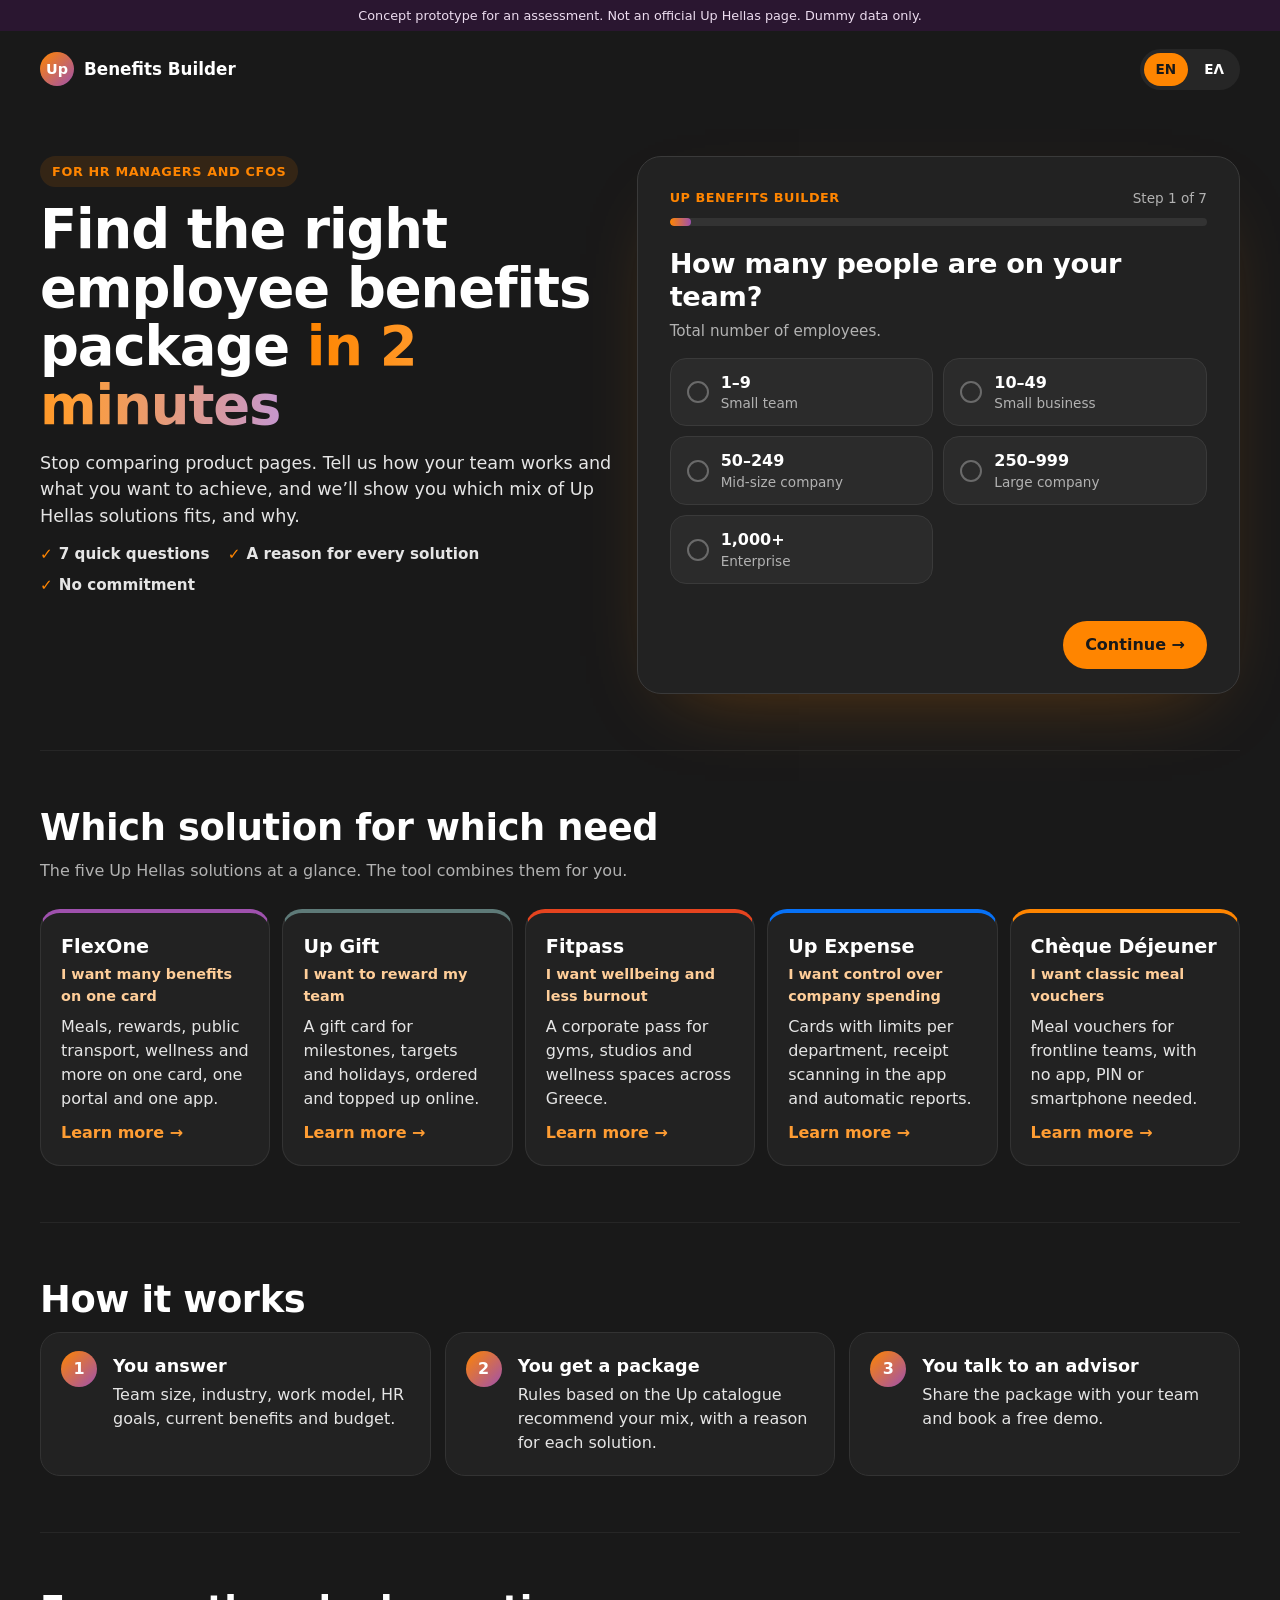
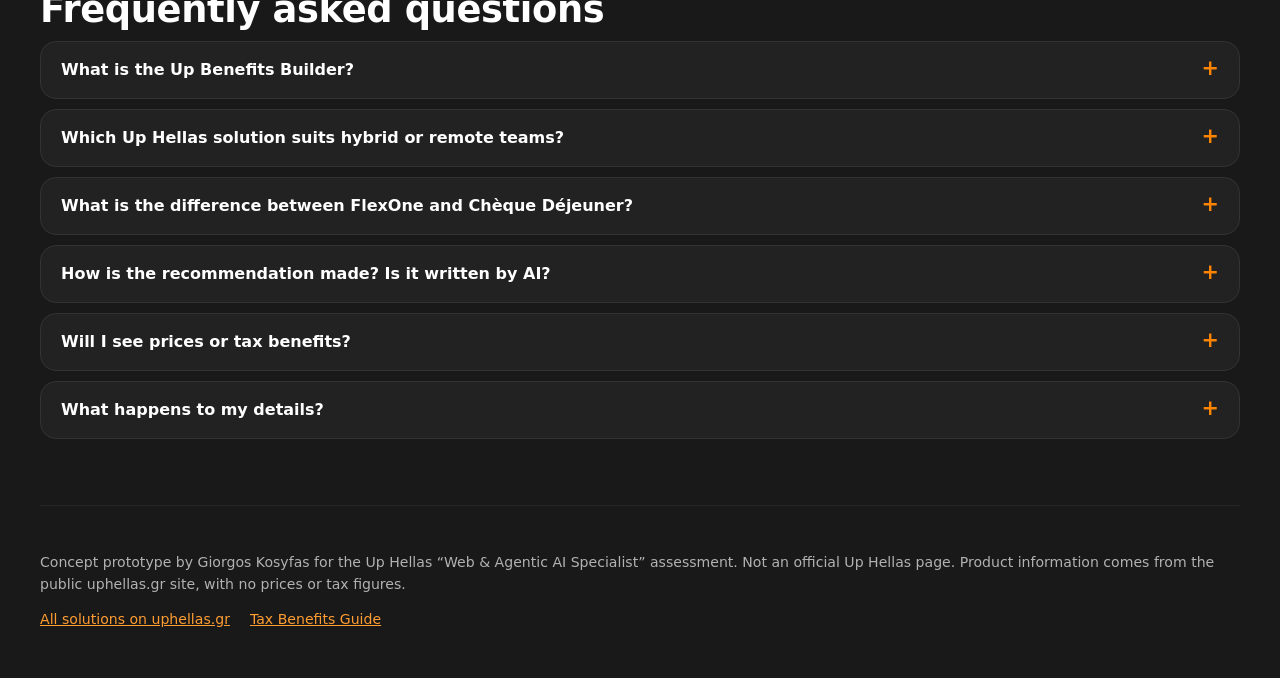
==== repo/en/index.html @ 4cac1e55 "Up Benefits Builder v1: app, landing pages, n8n workflows, GTM container, tests" ====
<!DOCTYPE html>
<html lang="en">
<head>
<meta charset="utf-8">
<meta name="viewport" content="width=device-width, initial-scale=1">
<title>Up Benefits Builder: Find the right employee benefits package in 2 minutes</title>
<meta name="description" content="Answer 7 quick questions and see which mix of FlexOne, Up Gift, Fitpass, Up Expense and Chèque Déjeuner fits your team, with a reason for each solution.">
<meta name="robots" content="index, follow, max-image-preview:large">
<link rel="canonical" href="https://giorgoskosyfas.github.io/up-benefits-builder/en/">
<link rel="alternate" hreflang="el" href="https://giorgoskosyfas.github.io/up-benefits-builder/">
<link rel="alternate" hreflang="en" href="https://giorgoskosyfas.github.io/up-benefits-builder/en/">
<link rel="alternate" hreflang="x-default" href="https://giorgoskosyfas.github.io/up-benefits-builder/">
<meta name="theme-color" content="#191919">
<meta property="og:type" content="website">
<meta property="og:site_name" content="Up Benefits Builder">
<meta property="og:locale" content="en_GB">
<meta property="og:locale:alternate" content="el_GR">
<meta property="og:url" content="https://giorgoskosyfas.github.io/up-benefits-builder/en/">
<meta property="og:title" content="Which employee benefits fit your team? Find out in 2 minutes">
<meta property="og:description" content="Answer 7 quick questions and see which mix of FlexOne, Up Gift, Fitpass, Up Expense and Chèque Déjeuner fits your team, with a reason for each solution.">
<meta property="og:image" content="https://giorgoskosyfas.github.io/up-benefits-builder/assets/og-en.png">
<meta property="og:image:width" content="1200">
<meta property="og:image:height" content="630">
<meta property="og:image:alt" content="Which employee benefits fit your team? Find out in 2 minutes">
<meta name="twitter:card" content="summary_large_image">
<meta name="twitter:title" content="Which employee benefits fit your team? Find out in 2 minutes">
<meta name="twitter:description" content="Answer 7 quick questions and see which mix of FlexOne, Up Gift, Fitpass, Up Expense and Chèque Déjeuner fits your team, with a reason for each solution.">
<meta name="twitter:image" content="https://giorgoskosyfas.github.io/up-benefits-builder/assets/og-en.png">
<link rel="icon" href="data:image/svg+xml,%3Csvg xmlns='http://www.w3.org/2000/svg' viewBox='0 0 64 64'%3E%3Cdefs%3E%3ClinearGradient id='g' x1='0' y1='0' x2='1' y2='1'%3E%3Cstop offset='0' stop-color='%23ff8500'/%3E%3Cstop offset='1' stop-color='%239f51ae'/%3E%3C/linearGradient%3E%3C/defs%3E%3Ccircle cx='32' cy='32' r='32' fill='url(%23g)'/%3E%3Ctext x='32' y='42' font-family='Arial' font-weight='700' font-size='26' text-anchor='middle' fill='white'%3EUp%3C/text%3E%3C/svg%3E">
<style>:root{--o:#ff8500;--p:#9f51ae;--bg:#191919;--line:#333;--mut:#b2b2b2}
*{box-sizing:border-box}html{-webkit-text-size-adjust:100%}
body{margin:0;background:var(--bg);color:#fff;font-family:Linotte,Nunito,"Segoe UI",ui-rounded,system-ui,-apple-system,Roboto,Arial,sans-serif;line-height:1.5;-webkit-font-smoothing:antialiased}
a{color:#ff9d33}
.skip{position:absolute;left:-999px;top:8px;background:#fff;color:#191919;padding:8px 14px;border-radius:99px;z-index:9}.skip:focus{left:8px}
.strip{background:#2a1630;color:#ecdcef;font-size:.8rem;text-align:center;padding:6px 16px}
.wrap{max-width:1240px;margin:0 auto;padding:0 20px}
header.site{display:flex;justify-content:space-between;align-items:center;padding:18px 0}
.brand{display:flex;align-items:center;gap:10px;font-weight:800;font-size:1.05rem;color:#fff;text-decoration:none}
.brand i{display:inline-grid;place-items:center;width:34px;height:34px;border-radius:50%;background:linear-gradient(135deg,var(--o),var(--p));font-style:normal;font-size:.9rem;color:#fff}
.lang{display:flex;gap:4px;background:#262626;border-radius:99px;padding:4px}
.lang a,.lang span{padding:6px 12px;border-radius:99px;font-size:.85rem;font-weight:700;text-decoration:none;color:#fff}
.lang span{background:var(--o);color:#191919}
.hero{display:grid;gap:22px;padding:12px 0 56px}
.eyebrow{display:inline-block;font-size:.8rem;font-weight:800;letter-spacing:.05em;text-transform:uppercase;color:var(--o);background:rgba(255,133,0,.12);padding:6px 12px;border-radius:99px}
h1{font-size:clamp(2rem,6vw,3.4rem);line-height:1.08;letter-spacing:-.02em;margin:14px 0 14px;font-weight:800}
h1 span{background:linear-gradient(90deg,var(--o),#ff9d33 40%,#c697ce);-webkit-background-clip:text;background-clip:text;color:transparent}
.lead{font-size:1rem;color:#e5e5e5;max-width:36em;margin:0 0 14px}@media(min-width:600px){.lead{font-size:1.1rem}}
.ticks{list-style:none;padding:0;margin:0;display:flex;flex-wrap:wrap;gap:8px 18px;color:#e5e5e5;font-weight:700;font-size:.95rem}
.ticks li::before{content:"✓";color:var(--o);margin-right:6px}
@media(min-width:960px){.hero{grid-template-columns:1fr 1.05fr;align-items:start;padding-top:48px}.hero-copy{position:sticky;top:32px}}</style>
<link rel="preload" href="../assets/ubb.js" as="script">
<link rel="stylesheet" href="../assets/ubb.css">
<script type="application/ld+json">{"@context": "https://schema.org", "@graph": [{"@type": "WebPage", "@id": "https://giorgoskosyfas.github.io/up-benefits-builder/en/#webpage", "url": "https://giorgoskosyfas.github.io/up-benefits-builder/en/", "name": "Up Benefits Builder: Find the right employee benefits package in 2 minutes", "description": "Answer 7 quick questions and see which mix of FlexOne, Up Gift, Fitpass, Up Expense and Chèque Déjeuner fits your team, with a reason for each solution.", "inLanguage": "en", "isPartOf": {"@id": "https://giorgoskosyfas.github.io/up-benefits-builder/#website"}, "about": {"@id": "https://giorgoskosyfas.github.io/up-benefits-builder/#app"}, "primaryImageOfPage": "https://giorgoskosyfas.github.io/up-benefits-builder/assets/og-en.png", "breadcrumb": {"@id": "https://giorgoskosyfas.github.io/up-benefits-builder/en/#breadcrumb"}, "dateModified": "2026-11-18"}, {"@type": "WebSite", "@id": "https://giorgoskosyfas.github.io/up-benefits-builder/#website", "url": "https://giorgoskosyfas.github.io/up-benefits-builder/", "name": "Up Benefits Builder", "inLanguage": ["el-GR", "en"]}, {"@type": "WebApplication", "@id": "https://giorgoskosyfas.github.io/up-benefits-builder/#app", "name": "Up Benefits Builder", "url": "https://giorgoskosyfas.github.io/up-benefits-builder/en/", "applicationCategory": "BusinessApplication", "operatingSystem": "Any (web browser)", "isAccessibleForFree": true, "inLanguage": ["el-GR", "en"], "description": "Answer 7 quick questions and see which mix of FlexOne, Up Gift, Fitpass, Up Expense and Chèque Déjeuner fits your team, with a reason for each solution.", "about": [{"@type": "Product", "name": "FlexOne", "url": "https://uphellas.gr/en/products/flexone", "brand": {"@type": "Brand", "name": "Up Hellas"}}, {"@type": "Product", "name": "Up Gift", "url": "https://uphellas.gr/en/products/up-gift", "brand": {"@type": "Brand", "name": "Up Hellas"}}, {"@type": "Product", "name": "Fitpass", "url": "https://uphellas.gr/en/products/fitpass", "brand": {"@type": "Brand", "name": "Up Hellas"}}, {"@type": "Product", "name": "Up Expense", "url": "https://uphellas.gr/en/products/up-expense", "brand": {"@type": "Brand", "name": "Up Hellas"}}, {"@type": "Product", "name": "Chèque Déjeuner", "url": "https://uphellas.gr/en/products/cheque-dejeuner", "brand": {"@type": "Brand", "name": "Up Hellas"}}], "creator": {"@type": "Person", "name": "Giorgos Kosyfas", "jobTitle": "Graphic & Web Designer"}}, {"@type": "FAQPage", "@id": "https://giorgoskosyfas.github.io/up-benefits-builder/en/#faq", "inLanguage": "en", "mainEntity": [{"@type": "Question", "name": "What is the Up Benefits Builder?", "acceptedAnswer": {"@type": "Answer", "text": "It is a free, 7-question interactive tool that recommends which mix of Up Hellas solutions (FlexOne, Up Gift, Fitpass, Up Expense and Chèque Déjeuner) fits a Greek company, with a short reason for each solution."}}, {"@type": "Question", "name": "Which Up Hellas solution suits hybrid or remote teams?", "acceptedAnswer": {"@type": "Answer", "text": "For hybrid and remote teams the tool usually recommends FlexOne, because it offers digital cards and categories such as WFH and public transport on one card. If wellbeing is a goal, it adds Fitpass, which also includes online training."}}, {"@type": "Question", "name": "What is the difference between FlexOne and Chèque Déjeuner?", "acceptedAnswer": {"@type": "Answer", "text": "FlexOne is one digital and physical card with many benefit categories and an employee app. Chèque Déjeuner is classic meal vouchers, ideal for frontline teams who prefer paying without an app or smartphone."}}, {"@type": "Question", "name": "How is the recommendation made? Is it written by AI?", "acceptedAnswer": {"@type": "Answer", "text": "The solutions are chosen by transparent rules based on your answers. AI only writes a short personalised summary from a closed product catalogue, and it is not allowed to mention prices, amounts or tax limits."}}, {"@type": "Question", "name": "Will I see prices or tax benefits?", "acceptedAnswer": {"@type": "Answer", "text": "No. Pricing, plans and tax benefits depend on your company and are confirmed by an advisor. For the general picture, see the Up Hellas Tax Benefits Guide."}}, {"@type": "Question", "name": "What happens to my details?", "acceptedAnswer": {"@type": "Answer", "text": "Your quiz answers contain no personal data. Your name, email and phone only go to the sales team so they can contact you, and they are never sent to the AI model."}}]}, {"@type": "BreadcrumbList", "@id": "https://giorgoskosyfas.github.io/up-benefits-builder/en/#breadcrumb", "itemListElement": [{"@type": "ListItem", "position": 1, "name": "Home", "item": "https://giorgoskosyfas.github.io/up-benefits-builder/en/"}]}]}</script>
<script>window.dataLayer=window.dataLayer||[];window.UBB_CONFIG={"summaryEndpoint": "https://giorgos.app.n8n.cloud/webhook/ubb-summary", "leadEndpoint": "https://giorgos.app.n8n.cloud/webhook/ubb-lead"};</script>
<script>(function(w,d,s,l,i){w[l]=w[l]||[];w[l].push({'gtm.start':new Date().getTime(),event:'gtm.js'});var f=d.getElementsByTagName(s)[0],j=d.createElement(s),dl=l!='dataLayer'?'&l='+l:'';j.async=true;j.src='https://www.googletagmanager.com/gtm.js?id='+i+dl;f.parentNode.insertBefore(j,f);})(window,document,'script','dataLayer','GTM-KN68L2MD');</script>
</head>
<body>
<noscript><iframe src="https://www.googletagmanager.com/ns.html?id=GTM-KN68L2MD" height="0" width="0" style="display:none;visibility:hidden"></iframe></noscript>
<a class="skip" href="#tool">Skip to the tool</a>
<div class="strip" role="note">Concept prototype for an assessment. Not an official Up Hellas page. Dummy data only.</div>
<div class="wrap">
<header class="site">
  <a class="brand" href="https://giorgoskosyfas.github.io/up-benefits-builder/en/"><i aria-hidden="true">Up</i>Benefits Builder</a>
  <nav class="lang" aria-label="Language"><span aria-current="page">EN</span><a href="https://giorgoskosyfas.github.io/up-benefits-builder/" hreflang="el" lang="el">ΕΛ</a></nav>
</header>
<main>
<section class="hero">
  <div class="hero-copy">
    <span class="eyebrow">For HR managers and CFOs</span>
    <h1>Find the right employee benefits package <span>in 2 minutes</span></h1>
    <p class="lead">Stop comparing product pages. Tell us how your team works and what you want to achieve, and we’ll show you which mix of Up Hellas solutions fits, and why.</p>
    <ul class="ticks"><li>7 quick questions</li><li>A reason for every solution</li><li>No commitment</li></ul>
  </div>
  <div id="tool"><div id="ubb-root" data-lang="en"><noscript><p>This tool needs JavaScript. See all solutions on <a href="https://uphellas.gr/en">uphellas.gr</a>.</p></noscript></div></div>
</section>
<section class="block" aria-labelledby="needs-h">
  <h2 id="needs-h">Which solution for which need</h2><p class="sub">The five Up Hellas solutions at a glance. The tool combines them for you.</p>
  <div class="needs"><article class="need" style="--c:#9f51ae"><h3>FlexOne</h3><strong>I want many benefits on one card</strong><p>Meals, rewards, public transport, wellness and more on one card, one portal and one app.</p><a href="https://uphellas.gr/en/products/flexone" rel="noopener">Learn more →</a></article><article class="need" style="--c:#5e7a78"><h3>Up Gift</h3><strong>I want to reward my team</strong><p>A gift card for milestones, targets and holidays, ordered and topped up online.</p><a href="https://uphellas.gr/en/products/up-gift" rel="noopener">Learn more →</a></article><article class="need" style="--c:#e6441f"><h3>Fitpass</h3><strong>I want wellbeing and less burnout</strong><p>A corporate pass for gyms, studios and wellness spaces across Greece.</p><a href="https://uphellas.gr/en/products/fitpass" rel="noopener">Learn more →</a></article><article class="need" style="--c:#0772f8"><h3>Up Expense</h3><strong>I want control over company spending</strong><p>Cards with limits per department, receipt scanning in the app and automatic reports.</p><a href="https://uphellas.gr/en/products/up-expense" rel="noopener">Learn more →</a></article><article class="need" style="--c:#ff8500"><h3>Chèque Déjeuner</h3><strong>I want classic meal vouchers</strong><p>Meal vouchers for frontline teams, with no app, PIN or smartphone needed.</p><a href="https://uphellas.gr/en/products/cheque-dejeuner" rel="noopener">Learn more →</a></article></div>
</section>
<section class="block" aria-labelledby="how-h">
  <h2 id="how-h">How it works</h2>
  <ol class="steps"><li><h3>You answer</h3><p>Team size, industry, work model, HR goals, current benefits and budget.</p></li><li><h3>You get a package</h3><p>Rules based on the Up catalogue recommend your mix, with a reason for each solution.</p></li><li><h3>You talk to an advisor</h3><p>Share the package with your team and book a free demo.</p></li></ol>
</section>
<section class="block faq" aria-labelledby="faq-h">
  <h2 id="faq-h">Frequently asked questions</h2>
  <details><summary>What is the Up Benefits Builder?</summary><p>It is a free, 7-question interactive tool that recommends which mix of Up Hellas solutions (FlexOne, Up Gift, Fitpass, Up Expense and Chèque Déjeuner) fits a Greek company, with a short reason for each solution.</p></details><details><summary>Which Up Hellas solution suits hybrid or remote teams?</summary><p>For hybrid and remote teams the tool usually recommends FlexOne, because it offers digital cards and categories such as WFH and public transport on one card. If wellbeing is a goal, it adds Fitpass, which also includes online training.</p></details><details><summary>What is the difference between FlexOne and Chèque Déjeuner?</summary><p>FlexOne is one digital and physical card with many benefit categories and an employee app. Chèque Déjeuner is classic meal vouchers, ideal for frontline teams who prefer paying without an app or smartphone.</p></details><details><summary>How is the recommendation made? Is it written by AI?</summary><p>The solutions are chosen by transparent rules based on your answers. AI only writes a short personalised summary from a closed product catalogue, and it is not allowed to mention prices, amounts or tax limits.</p></details><details><summary>Will I see prices or tax benefits?</summary><p>No. Pricing, plans and tax benefits depend on your company and are confirmed by an advisor. For the general picture, see the Up Hellas Tax Benefits Guide.</p></details><details><summary>What happens to my details?</summary><p>Your quiz answers contain no personal data. Your name, email and phone only go to the sales team so they can contact you, and they are never sent to the AI model.</p></details>
</section>
</main>
<footer class="site"><p>Concept prototype by Giorgos Kosyfas for the Up Hellas “Web & Agentic AI Specialist” assessment. Not an official Up Hellas page. Product information comes from the public uphellas.gr site, with no prices or tax figures.</p><nav><a href="https://uphellas.gr/en" rel="noopener">All solutions on uphellas.gr</a><a href="https://uphellas.gr/en/tax-benefits" rel="noopener">Tax Benefits Guide</a></nav></footer>
</div>
<style>section.block{padding:56px 0;border-top:1px solid #262626}
h2{font-size:clamp(1.6rem,4vw,2.3rem);line-height:1.15;margin:0 0 10px;letter-spacing:-.01em}
.sub{color:var(--mut);margin:0 0 26px;max-width:40em}
.needs{display:grid;gap:12px}
.need{background:#222;border:1px solid var(--line);border-radius:20px;padding:20px;border-top:4px solid var(--c)}
.need h3{margin:0 0 2px;font-size:1.2rem}.need strong{display:block;color:#ffce99;font-size:.9rem;margin-bottom:8px}.need p{margin:0 0 10px;color:#e5e5e5}
.need a{font-weight:800;text-decoration:none}
@media(min-width:700px){.needs{grid-template-columns:repeat(2,1fr)}}@media(min-width:1100px){.needs{grid-template-columns:repeat(5,1fr)}}
.steps{display:grid;gap:14px;counter-reset:s;list-style:none;padding:0;margin:0}
.steps li{background:#222;border:1px solid var(--line);border-radius:20px;padding:20px 20px 20px 72px;position:relative;counter-increment:s}
.steps li::before{content:counter(s);position:absolute;left:20px;top:18px;width:36px;height:36px;border-radius:50%;display:grid;place-items:center;font-weight:800;background:linear-gradient(135deg,var(--o),var(--p))}
.steps h3{margin:0 0 4px;font-size:1.1rem}.steps p{margin:0;color:#e5e5e5}
@media(min-width:800px){.steps{grid-template-columns:repeat(3,1fr)}}
.faq details{background:#222;border:1px solid var(--line);border-radius:16px;margin-bottom:10px}
.faq summary{cursor:pointer;padding:16px 20px;font-weight:800;list-style:none;display:flex;justify-content:space-between;gap:12px}
.faq summary::-webkit-details-marker{display:none}.faq summary::after{content:"+";color:var(--o);font-size:1.3rem;line-height:1}
.faq details[open] summary::after{content:"–"}.faq details p{margin:0;padding:0 20px 18px;color:#e5e5e5}
footer.site{border-top:1px solid #262626;padding:32px 0 48px;color:var(--mut);font-size:.88rem}
footer.site nav{display:flex;flex-wrap:wrap;gap:8px 20px;margin-top:10px}</style>
<script src="../assets/ubb.js" defer></script>
</body>
</html>
---- repo/assets/ubb.css ----
/* Up Benefits Builder: scoped styles (safe to drop into a Webflow page) */
#ubb-root{min-height:520px}
.ubb{--ubb-orange:#ff8500;--ubb-orange-2:#ff9d33;--ubb-purple:#9f51ae;--ubb-bg:#222;--ubb-bg-2:#2b2b2b;--ubb-line:#3a3a3a;--ubb-text:#fff;--ubb-muted:#b2b2b2;--ubb-err:#ff8a7a;
  font-family:Linotte,Nunito,"Segoe UI",ui-rounded,system-ui,-apple-system,Roboto,Arial,sans-serif;color:var(--ubb-text);
  background:var(--ubb-bg);border:1px solid var(--ubb-line);border-radius:24px;padding:24px 20px 20px;box-shadow:0 30px 80px -40px rgba(255,133,0,.35);
  line-height:1.45;-webkit-font-smoothing:antialiased;text-align:left}
.ubb *,.ubb *::before,.ubb *::after{box-sizing:border-box}
.ubb :focus-visible{outline:3px solid var(--ubb-orange-2);outline-offset:2px;border-radius:8px}
.ubb [data-focus]:focus{outline:none}
.ubb-top{display:flex;justify-content:space-between;align-items:center;gap:12px;margin-bottom:10px}
.ubb-eyebrow{font-size:.8rem;font-weight:700;letter-spacing:.04em;text-transform:uppercase;color:var(--ubb-orange)}
.ubb-count{font-size:.85rem;color:var(--ubb-muted);font-variant-numeric:tabular-nums}
.ubb-progress{height:8px;border-radius:99px;background:#333;overflow:hidden;margin-bottom:22px}
.ubb-progress span{display:block;height:100%;border-radius:99px;background:linear-gradient(90deg,var(--ubb-orange),var(--ubb-purple));transition:width .35s ease}
.ubb fieldset{border:0;margin:0;padding:0;min-width:0}
.ubb legend{padding:0;margin-bottom:16px;width:100%}
.ubb-q{display:block;font-size:1.45rem;font-weight:800;line-height:1.2;letter-spacing:-.01em}
.ubb-hint{display:block;margin-top:6px;color:var(--ubb-muted);font-size:.95rem}
.ubb-opts{display:grid;gap:10px}
.ubb-opt{position:relative;display:flex;align-items:center;gap:12px;min-height:56px;padding:12px 16px;border:1.5px solid var(--ubb-line);border-radius:16px;background:var(--ubb-bg-2);cursor:pointer;transition:border-color .15s,background .15s,transform .1s}
.ubb-opt:hover{border-color:#5a5a5a}
.ubb-opt:active{transform:scale(.99)}
.ubb-opt input{position:absolute;opacity:0;width:1px;height:1px}
.ubb-opt:focus-within{outline:3px solid var(--ubb-orange-2);outline-offset:2px}
.ubb-opt.is-on{border-color:var(--ubb-orange);background:rgba(255,133,0,.12)}
.ubb-opt-mark{flex:0 0 22px;height:22px;border-radius:50%;border:2px solid #6a6a6a;display:grid;place-items:center;transition:all .15s}
.ubb-opt input[type=checkbox]~.ubb-opt-mark{border-radius:7px}
.ubb-opt.is-on .ubb-opt-mark{border-color:var(--ubb-orange);background:var(--ubb-orange)}
.ubb-opt.is-on .ubb-opt-mark::after{content:"";width:10px;height:6px;border:2.5px solid #191919;border-top:0;border-right:0;transform:rotate(-45deg) translate(1px,-1px)}
.ubb-opt-text{display:flex;flex-direction:column}
.ubb-opt-title{font-weight:700;font-size:1rem}
.ubb-opt-sub{font-size:.85rem;color:var(--ubb-muted)}
.ubb-error{min-height:1.3em;margin:10px 0 0;color:var(--ubb-err);font-size:.9rem;font-weight:600}
.ubb-nav{display:flex;justify-content:space-between;align-items:center;gap:12px;margin-top:8px}
.ubb-btn{appearance:none;display:inline-flex;align-items:center;justify-content:center;gap:6px;min-height:48px;padding:12px 22px;border-radius:999px;border:0;font:inherit;font-weight:800;font-size:1rem;cursor:pointer;text-decoration:none;transition:transform .1s,filter .15s,background .15s}
.ubb-btn:active{transform:scale(.98)}
.ubb-btn-primary{background:var(--ubb-orange);color:#191919}
.ubb-btn-primary:hover{filter:brightness(1.08)}
.ubb-btn-primary:disabled{opacity:.7;cursor:progress}
.ubb-btn-ghost{background:transparent;color:#fff;border:1.5px solid #4d4d4d}
.ubb-btn-ghost:hover{border-color:#fff}
.ubb-btn-block{width:100%}
.ubb-link{background:none;border:0;padding:0;font:inherit;color:var(--ubb-orange-2);font-weight:700;cursor:pointer;text-decoration:underline;text-underline-offset:3px}
.ubb-h2{font-size:1.7rem;font-weight:800;line-height:1.15;margin:6px 0 8px;letter-spacing:-.01em}
.ubb-h3{font-size:1.15rem;font-weight:800;margin:0 0 6px}
.ubb-lead{color:#e5e5e5;margin:0 0 16px}
.ubb-sub{color:var(--ubb-muted);margin:0 0 16px;font-size:.95rem}
.ubb-micro{color:#8f8f8f;font-size:.8rem;margin:10px 0 0}
.ubb-micro a,.ubb-check a{color:var(--ubb-orange-2)}
.ubb-banner{background:rgba(159,81,174,.18);border:1px solid rgba(159,81,174,.5);border-radius:14px;padding:10px 14px;margin-bottom:16px;font-size:.92rem}
.ubb-chips{list-style:none;margin:0;padding:0;display:grid;gap:8px}
.ubb-chip{display:flex;align-items:center;gap:10px;padding:12px 16px;border-radius:999px;background:var(--ubb-bg-2);border:1px solid var(--ubb-line)}
.ubb-dot{width:12px;height:12px;border-radius:50%;background:var(--c);box-shadow:0 0 0 4px color-mix(in srgb,var(--c) 25%,transparent)}
.ubb-chip-name{font-weight:800;flex:1}
.ubb-chip-match{font-size:.82rem;font-weight:700;color:#ffce99;white-space:nowrap}
.ubb-peek{display:grid;gap:8px;margin:14px 0 4px;filter:blur(3px);opacity:.5}
.ubb-peek span{height:12px;border-radius:6px;background:linear-gradient(90deg,#3a3a3a,#2b2b2b)}
.ubb-peek span:nth-child(2){width:85%}.ubb-peek span:nth-child(3){width:60%}
.ubb-gate{margin-top:18px;padding:20px;border-radius:20px;background:linear-gradient(160deg,rgba(255,133,0,.14),rgba(159,81,174,.14));border:1px solid rgba(255,133,0,.35)}
.ubb-field{margin-bottom:6px}
.ubb-field label{display:block;font-weight:700;font-size:.92rem;margin-bottom:6px}
.ubb-opt-label{font-weight:500;color:var(--ubb-muted)}
.ubb-field input{width:100%;min-height:48px;padding:12px 14px;border-radius:12px;border:1.5px solid #4d4d4d;background:#1c1c1c;color:#fff;font:inherit;font-size:16px}
.ubb-field input:focus{border-color:var(--ubb-orange);outline:none;box-shadow:0 0 0 3px rgba(255,133,0,.3)}
.ubb-field input[aria-invalid=true]{border-color:var(--ubb-err)}
.ubb-field .ubb-error{margin-top:4px;min-height:1.1em;font-size:.82rem}
.ubb-field-hint{display:block;margin-top:6px;font-size:.82rem;color:#ffce99}
.ubb-hp{position:absolute;left:-9999px;width:1px;height:1px;overflow:hidden}
.ubb-check{display:flex;gap:10px;align-items:flex-start;font-size:.88rem;color:#e5e5e5;cursor:pointer;margin-top:6px}
.ubb-check input{width:20px;height:20px;margin-top:1px;accent-color:var(--ubb-orange);flex:0 0 20px}
.ubb-check+.ubb-error{margin:4px 0 8px;min-height:1.1em;font-size:.82rem}
.ubb-foot{margin-top:16px;text-align:center}
.ubb-res-head{margin-bottom:14px}
.ubb-summary{padding:18px;border-radius:18px;background:var(--ubb-bg-2);border:1px solid var(--ubb-line);margin-bottom:16px}
.ubb-summary-head{display:flex;align-items:center;gap:8px}
.ubb-summary-head .ubb-h3{margin:0}
.ubb-ai{font-size:.7rem;font-weight:800;padding:3px 8px;border-radius:99px;background:linear-gradient(90deg,var(--ubb-orange),var(--ubb-purple));color:#fff}
.ubb-summary-text{margin:10px 0 0;font-size:1.02rem;color:#f2f2f2}
.ubb-skel{display:grid;gap:8px;margin-top:12px}
.ubb-skel span{height:12px;border-radius:6px;background:linear-gradient(90deg,#333 0%,#444 50%,#333 100%);background-size:200% 100%;animation:ubb-sh 1.2s infinite}
.ubb-skel span:nth-child(2){width:90%}.ubb-skel span:nth-child(3){width:70%}
@keyframes ubb-sh{to{background-position:-200% 0}}
.ubb-cards{display:grid;gap:12px}
.ubb-card{position:relative;padding:18px 18px 16px;border-radius:18px;background:var(--ubb-bg-2);border:1px solid var(--ubb-line);overflow:hidden}
.ubb-card::before{content:"";position:absolute;inset:0 auto 0 0;width:5px;background:var(--c)}
.ubb-card.is-core{border-color:color-mix(in srgb,var(--c) 60%,#3a3a3a);background:linear-gradient(160deg,color-mix(in srgb,var(--c) 16%,#2b2b2b),#2b2b2b 60%)}
.ubb-card-head{display:flex;justify-content:space-between;gap:8px;align-items:center}
.ubb-role{font-size:.75rem;font-weight:800;text-transform:uppercase;letter-spacing:.04em;color:#ffce99}
.ubb-card-title{font-size:1.35rem;font-weight:800;margin:6px 0 2px}
.ubb-card-tag{color:var(--ubb-muted);margin:0 0 10px;font-size:.95rem}
.ubb-reasons{margin:0 0 10px;padding:0;list-style:none;display:grid;gap:8px}
.ubb-reasons li{position:relative;padding-left:24px;font-size:.95rem}
.ubb-reasons li::before{content:"";position:absolute;left:2px;top:.35em;width:12px;height:7px;border:2.5px solid var(--ubb-orange);border-top:0;border-right:0;transform:rotate(-45deg)}
.ubb-plan{font-size:.9rem;margin:0 0 10px;color:#e5e5e5}.ubb-plan span{color:var(--ubb-muted)}
.ubb-more{color:var(--ubb-orange-2);font-weight:800;text-decoration:none}
.ubb-more:hover{text-decoration:underline}
.ubb-cta{margin-top:16px;padding:20px;border-radius:20px;background:linear-gradient(120deg,#ff8500,#c9631f 45%,#8f499c);color:#fff}
.ubb-cta p{margin:0 0 14px;color:#fff}
.ubb-cta .ubb-btn-primary{background:#fff;color:#191919}
.ubb-share{margin-top:16px;display:grid;gap:12px;padding:18px;border-radius:18px;border:1px dashed #4d4d4d}
.ubb-share .ubb-sub{margin:0}
.ubb-share-btns{display:flex;flex-wrap:wrap;gap:8px}
.ubb-share-btns .ubb-btn{min-height:44px;padding:10px 16px;font-size:.92rem}
.ubb-disclaimer{text-align:center}
@media (min-width:600px){
  .ubb{padding:32px 32px 24px}
  .ubb-opts{grid-template-columns:1fr 1fr}
  .ubb-q{font-size:1.7rem}
  .ubb-h2{font-size:2rem}
  .ubb-chips{grid-template-columns:1fr 1fr}
  .ubb-gate{padding:24px}
  .ubb-gate .ubb-field:nth-of-type(n){display:block}
}
@media (prefers-reduced-motion:reduce){.ubb *{transition:none!important;animation:none!important}}
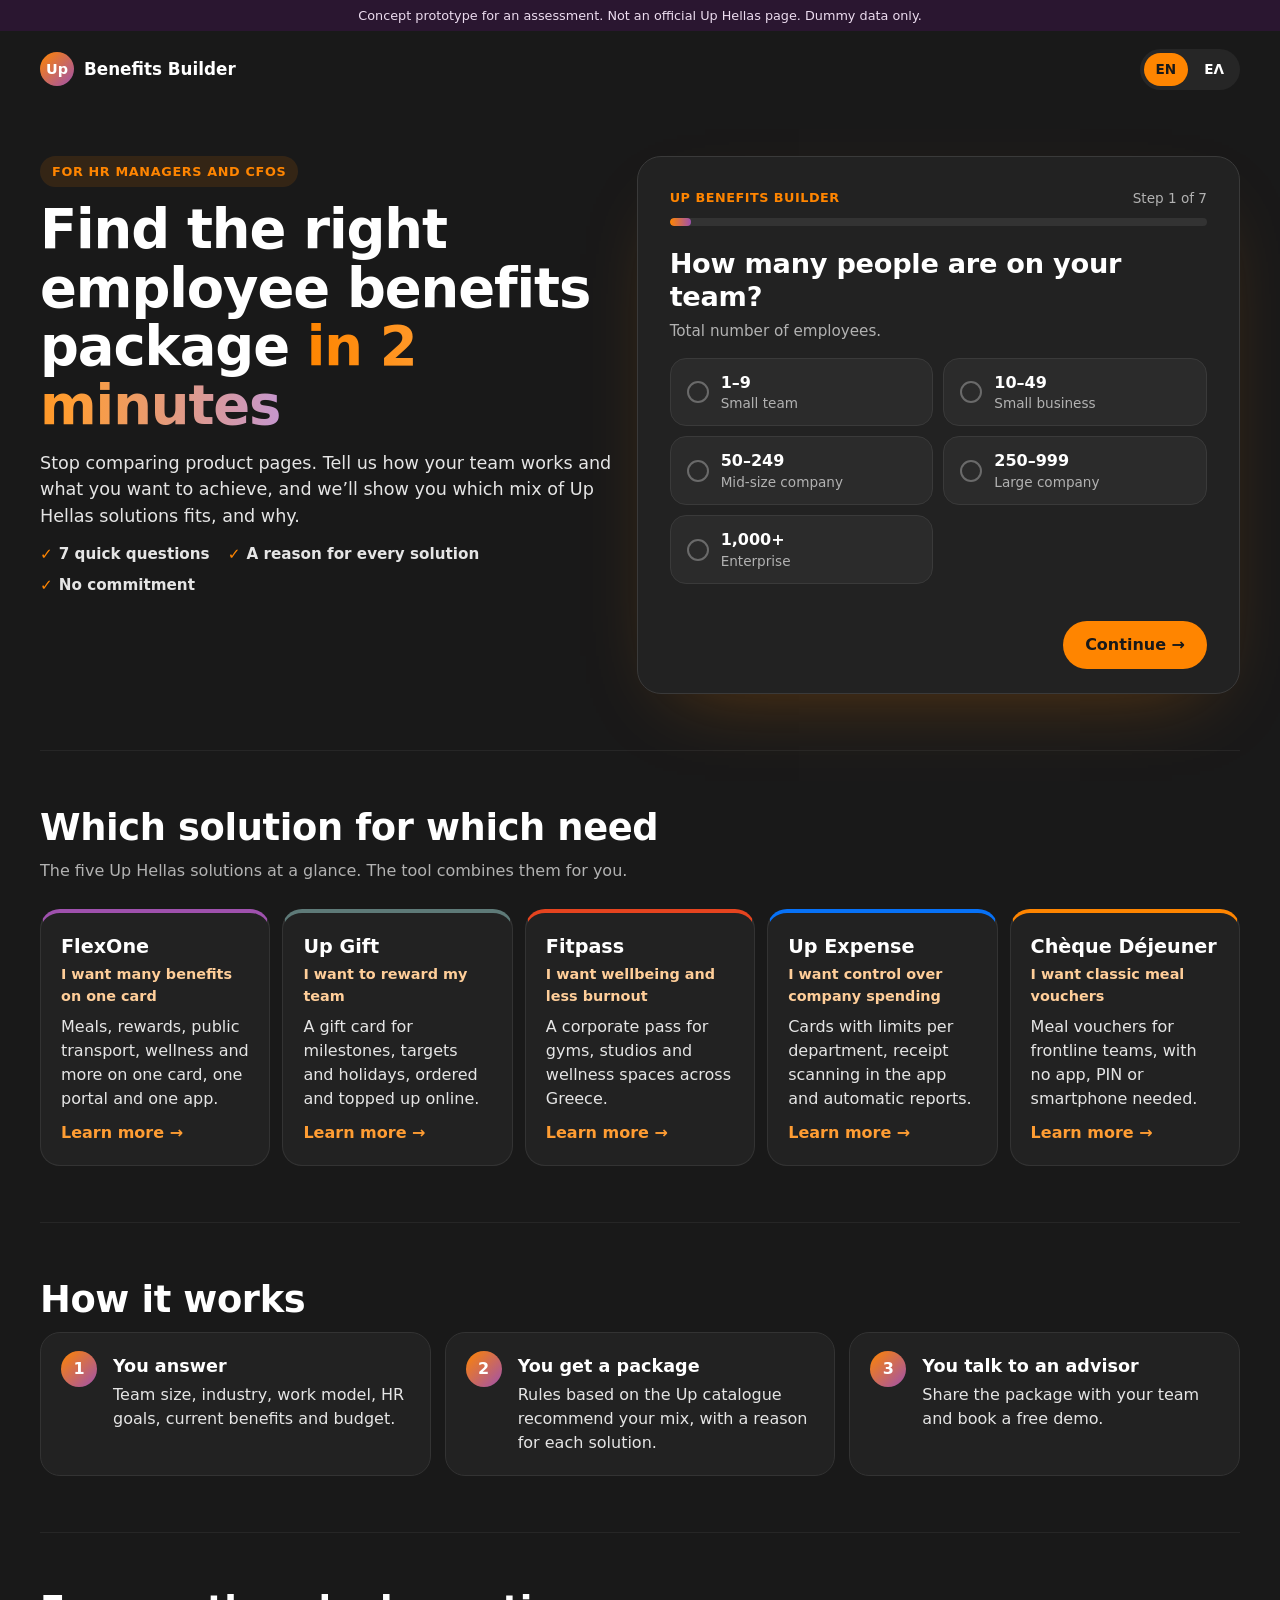
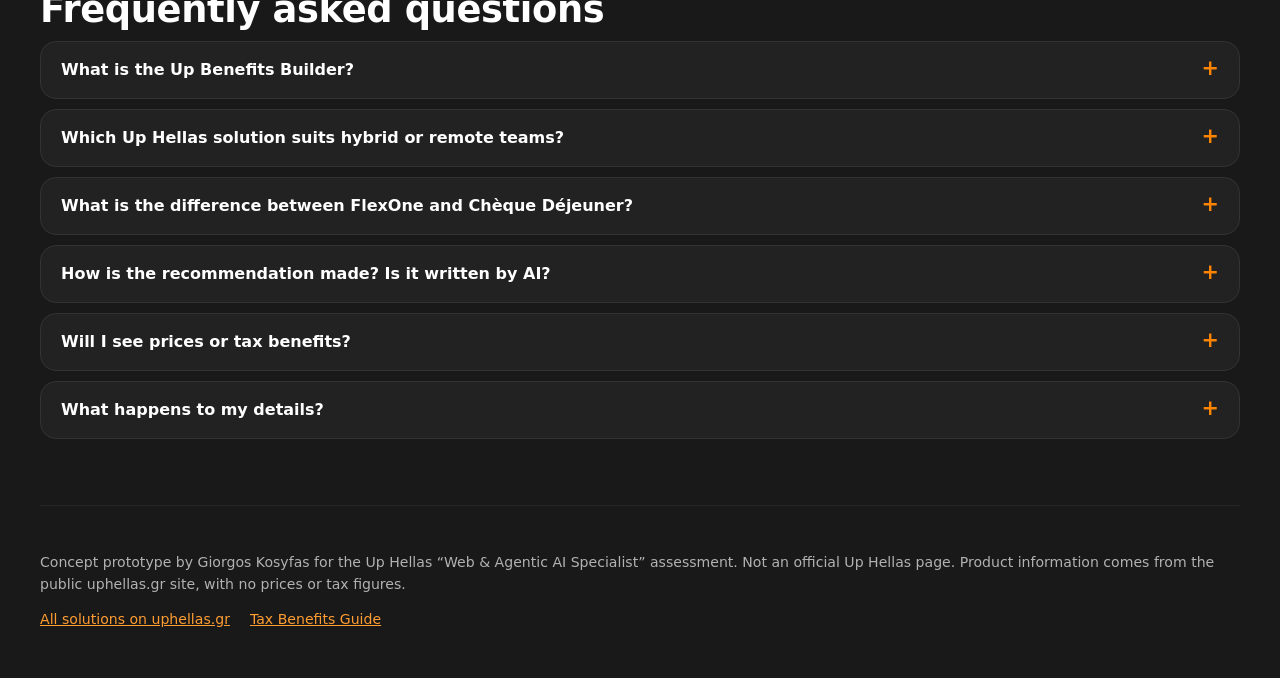
==== commit 0f8a27cf: "v1.1: inline CSS for faster first paint, Gemini flash-lite + minimal thinking, safe Sheet append, do" ====
--- a/repo/en/index.html
+++ b/repo/en/index.html
@@ -47,9 +47,7 @@
 .lead{font-size:1rem;color:#e5e5e5;max-width:36em;margin:0 0 14px}@media(min-width:600px){.lead{font-size:1.1rem}}
 .ticks{list-style:none;padding:0;margin:0;display:flex;flex-wrap:wrap;gap:8px 18px;color:#e5e5e5;font-weight:700;font-size:.95rem}
 .ticks li::before{content:"✓";color:var(--o);margin-right:6px}
-@media(min-width:960px){.hero{grid-template-columns:1fr 1.05fr;align-items:start;padding-top:48px}.hero-copy{position:sticky;top:32px}}</style>
-<link rel="preload" href="../assets/ubb.js" as="script">
-<link rel="stylesheet" href="../assets/ubb.css">
+@media(min-width:960px){.hero{grid-template-columns:1fr 1.05fr;align-items:start;padding-top:48px}.hero-copy{position:sticky;top:32px}}#ubb-root{min-height:520px}.ubb{--ubb-orange:#ff8500;--ubb-orange-2:#ff9d33;--ubb-purple:#9f51ae;--ubb-bg:#222;--ubb-bg-2:#2b2b2b;--ubb-line:#3a3a3a;--ubb-text:#fff;--ubb-muted:#b2b2b2;--ubb-err:#ff8a7a;  font-family:Linotte,Nunito,"Segoe UI",ui-rounded,system-ui,-apple-system,Roboto,Arial,sans-serif;color:var(--ubb-text);  background:var(--ubb-bg);border:1px solid var(--ubb-line);border-radius:24px;padding:24px 20px 20px;box-shadow:0 30px 80px -40px rgba(255,133,0,.35);  line-height:1.45;-webkit-font-smoothing:antialiased;text-align:left}.ubb *,.ubb *::before,.ubb *::after{box-sizing:border-box}.ubb :focus-visible{outline:3px solid var(--ubb-orange-2);outline-offset:2px;border-radius:8px}.ubb [data-focus]:focus{outline:none}.ubb-top{display:flex;justify-content:space-between;align-items:center;gap:12px;margin-bottom:10px}.ubb-eyebrow{font-size:.8rem;font-weight:700;letter-spacing:.04em;text-transform:uppercase;color:var(--ubb-orange)}.ubb-count{font-size:.85rem;color:var(--ubb-muted);font-variant-numeric:tabular-nums}.ubb-progress{height:8px;border-radius:99px;background:#333;overflow:hidden;margin-bottom:22px}.ubb-progress span{display:block;height:100%;border-radius:99px;background:linear-gradient(90deg,var(--ubb-orange),var(--ubb-purple));transition:width .35s ease}.ubb fieldset{border:0;margin:0;padding:0;min-width:0}.ubb legend{padding:0;margin-bottom:16px;width:100%}.ubb-q{display:block;font-size:1.45rem;font-weight:800;line-height:1.2;letter-spacing:-.01em}.ubb-hint{display:block;margin-top:6px;color:var(--ubb-muted);font-size:.95rem}.ubb-opts{display:grid;gap:10px}.ubb-opt{position:relative;display:flex;align-items:center;gap:12px;min-height:56px;padding:12px 16px;border:1.5px solid var(--ubb-line);border-radius:16px;background:var(--ubb-bg-2);cursor:pointer;transition:border-color .15s,background .15s,transform .1s}.ubb-opt:hover{border-color:#5a5a5a}.ubb-opt:active{transform:scale(.99)}.ubb-opt input{position:absolute;opacity:0;width:1px;height:1px}.ubb-opt:focus-within{outline:3px solid var(--ubb-orange-2);outline-offset:2px}.ubb-opt.is-on{border-color:var(--ubb-orange);background:rgba(255,133,0,.12)}.ubb-opt-mark{flex:0 0 22px;height:22px;border-radius:50%;border:2px solid #6a6a6a;display:grid;place-items:center;transition:all .15s}.ubb-opt input[type=checkbox]~.ubb-opt-mark{border-radius:7px}.ubb-opt.is-on .ubb-opt-mark{border-color:var(--ubb-orange);background:var(--ubb-orange)}.ubb-opt.is-on .ubb-opt-mark::after{content:"";width:10px;height:6px;border:2.5px solid #191919;border-top:0;border-right:0;transform:rotate(-45deg) translate(1px,-1px)}.ubb-opt-text{display:flex;flex-direction:column}.ubb-opt-title{font-weight:700;font-size:1rem}.ubb-opt-sub{font-size:.85rem;color:var(--ubb-muted)}.ubb-error{min-height:1.3em;margin:10px 0 0;color:var(--ubb-err);font-size:.9rem;font-weight:600}.ubb-nav{display:flex;justify-content:space-between;align-items:center;gap:12px;margin-top:8px}.ubb-btn{appearance:none;display:inline-flex;align-items:center;justify-content:center;gap:6px;min-height:48px;padding:12px 22px;border-radius:999px;border:0;font:inherit;font-weight:800;font-size:1rem;cursor:pointer;text-decoration:none;transition:transform .1s,filter .15s,background .15s}.ubb-btn:active{transform:scale(.98)}.ubb-btn-primary{background:var(--ubb-orange);color:#191919}.ubb-btn-primary:hover{filter:brightness(1.08)}.ubb-btn-primary:disabled{opacity:.7;cursor:progress}.ubb-btn-ghost{background:transparent;color:#fff;border:1.5px solid #4d4d4d}.ubb-btn-ghost:hover{border-color:#fff}.ubb-btn-block{width:100%}.ubb-link{background:none;border:0;padding:0;font:inherit;color:var(--ubb-orange-2);font-weight:700;cursor:pointer;text-decoration:underline;text-underline-offset:3px}.ubb-h2{font-size:1.7rem;font-weight:800;line-height:1.15;margin:6px 0 8px;letter-spacing:-.01em}.ubb-h3{font-size:1.15rem;font-weight:800;margin:0 0 6px}.ubb-lead{color:#e5e5e5;margin:0 0 16px}.ubb-sub{color:var(--ubb-muted);margin:0 0 16px;font-size:.95rem}.ubb-micro{color:#8f8f8f;font-size:.8rem;margin:10px 0 0}.ubb-micro a,.ubb-check a{color:var(--ubb-orange-2)}.ubb-banner{background:rgba(159,81,174,.18);border:1px solid rgba(159,81,174,.5);border-radius:14px;padding:10px 14px;margin-bottom:16px;font-size:.92rem}.ubb-chips{list-style:none;margin:0;padding:0;display:grid;gap:8px}.ubb-chip{display:flex;align-items:center;gap:10px;padding:12px 16px;border-radius:999px;background:var(--ubb-bg-2);border:1px solid var(--ubb-line)}.ubb-dot{width:12px;height:12px;border-radius:50%;background:var(--c);box-shadow:0 0 0 4px color-mix(in srgb,var(--c) 25%,transparent)}.ubb-chip-name{font-weight:800;flex:1}.ubb-chip-match{font-size:.82rem;font-weight:700;color:#ffce99;white-space:nowrap}.ubb-peek{display:grid;gap:8px;margin:14px 0 4px;filter:blur(3px);opacity:.5}.ubb-peek span{height:12px;border-radius:6px;background:linear-gradient(90deg,#3a3a3a,#2b2b2b)}.ubb-peek span:nth-child(2){width:85%}.ubb-peek span:nth-child(3){width:60%}.ubb-gate{margin-top:18px;padding:20px;border-radius:20px;background:linear-gradient(160deg,rgba(255,133,0,.14),rgba(159,81,174,.14));border:1px solid rgba(255,133,0,.35)}.ubb-field{margin-bottom:6px}.ubb-field label{display:block;font-weight:700;font-size:.92rem;margin-bottom:6px}.ubb-opt-label{font-weight:500;color:var(--ubb-muted)}.ubb-field input{width:100%;min-height:48px;padding:12px 14px;border-radius:12px;border:1.5px solid #4d4d4d;background:#1c1c1c;color:#fff;font:inherit;font-size:16px}.ubb-field input:focus{border-color:var(--ubb-orange);outline:none;box-shadow:0 0 0 3px rgba(255,133,0,.3)}.ubb-field input[aria-invalid=true]{border-color:var(--ubb-err)}.ubb-field .ubb-error{margin-top:4px;min-height:1.1em;font-size:.82rem}.ubb-field-hint{display:block;margin-top:6px;font-size:.82rem;color:#ffce99}.ubb-hp{position:absolute;left:-9999px;width:1px;height:1px;overflow:hidden}.ubb-check{display:flex;gap:10px;align-items:flex-start;font-size:.88rem;color:#e5e5e5;cursor:pointer;margin-top:6px}.ubb-check input{width:20px;height:20px;margin-top:1px;accent-color:var(--ubb-orange);flex:0 0 20px}.ubb-check+.ubb-error{margin:4px 0 8px;min-height:1.1em;font-size:.82rem}.ubb-foot{margin-top:16px;text-align:center}.ubb-res-head{margin-bottom:14px}.ubb-summary{padding:18px;border-radius:18px;background:var(--ubb-bg-2);border:1px solid var(--ubb-line);margin-bottom:16px}.ubb-summary-head{display:flex;align-items:center;gap:8px}.ubb-summary-head .ubb-h3{margin:0}.ubb-ai{font-size:.7rem;font-weight:800;padding:3px 8px;border-radius:99px;background:linear-gradient(90deg,var(--ubb-orange),var(--ubb-purple));color:#fff}.ubb-summary-text{margin:10px 0 0;font-size:1.02rem;color:#f2f2f2}.ubb-skel{display:grid;gap:8px;margin-top:12px}.ubb-skel span{height:12px;border-radius:6px;background:linear-gradient(90deg,#333 0%,#444 50%,#333 100%);background-size:200% 100%;animation:ubb-sh 1.2s infinite}.ubb-skel span:nth-child(2){width:90%}.ubb-skel span:nth-child(3){width:70%}@keyframes ubb-sh{to{background-position:-200% 0}}.ubb-cards{display:grid;gap:12px}.ubb-card{position:relative;padding:18px 18px 16px;border-radius:18px;background:var(--ubb-bg-2);border:1px solid var(--ubb-line);overflow:hidden}.ubb-card::before{content:"";position:absolute;inset:0 auto 0 0;width:5px;background:var(--c)}.ubb-card.is-core{border-color:color-mix(in srgb,var(--c) 60%,#3a3a3a);background:linear-gradient(160deg,color-mix(in srgb,var(--c) 16%,#2b2b2b),#2b2b2b 60%)}.ubb-card-head{display:flex;justify-content:space-between;gap:8px;align-items:center}.ubb-role{font-size:.75rem;font-weight:800;text-transform:uppercase;letter-spacing:.04em;color:#ffce99}.ubb-card-title{font-size:1.35rem;font-weight:800;margin:6px 0 2px}.ubb-card-tag{color:var(--ubb-muted);margin:0 0 10px;font-size:.95rem}.ubb-reasons{margin:0 0 10px;padding:0;list-style:none;display:grid;gap:8px}.ubb-reasons li{position:relative;padding-left:24px;font-size:.95rem}.ubb-reasons li::before{content:"";position:absolute;left:2px;top:.35em;width:12px;height:7px;border:2.5px solid var(--ubb-orange);border-top:0;border-right:0;transform:rotate(-45deg)}.ubb-plan{font-size:.9rem;margin:0 0 10px;color:#e5e5e5}.ubb-plan span{color:var(--ubb-muted)}.ubb-more{color:var(--ubb-orange-2);font-weight:800;text-decoration:none}.ubb-more:hover{text-decoration:underline}.ubb-cta{margin-top:16px;padding:20px;border-radius:20px;background:linear-gradient(120deg,#ff8500,#c9631f 45%,#8f499c);color:#fff}.ubb-cta p{margin:0 0 14px;color:#fff}.ubb-cta .ubb-btn-primary{background:#fff;color:#191919}.ubb-share{margin-top:16px;display:grid;gap:12px;padding:18px;border-radius:18px;border:1px dashed #4d4d4d}.ubb-share .ubb-sub{margin:0}.ubb-share-btns{display:flex;flex-wrap:wrap;gap:8px}.ubb-share-btns .ubb-btn{min-height:44px;padding:10px 16px;font-size:.92rem}.ubb-disclaimer{text-align:center}@media (min-width:600px){  .ubb{padding:32px 32px 24px}  .ubb-opts{grid-template-columns:1fr 1fr}  .ubb-q{font-size:1.7rem}  .ubb-h2{font-size:2rem}  .ubb-chips{grid-template-columns:1fr 1fr}  .ubb-gate{padding:24px}  .ubb-gate .ubb-field:nth-of-type(n){display:block}}@media (prefers-reduced-motion:reduce){.ubb *{transition:none!important;animation:none!important}}</style>
 <script type="application/ld+json">{"@context": "https://schema.org", "@graph": [{"@type": "WebPage", "@id": "https://giorgoskosyfas.github.io/up-benefits-builder/en/#webpage", "url": "https://giorgoskosyfas.github.io/up-benefits-builder/en/", "name": "Up Benefits Builder: Find the right employee benefits package in 2 minutes", "description": "Answer 7 quick questions and see which mix of FlexOne, Up Gift, Fitpass, Up Expense and Chèque Déjeuner fits your team, with a reason for each solution.", "inLanguage": "en", "isPartOf": {"@id": "https://giorgoskosyfas.github.io/up-benefits-builder/#website"}, "about": {"@id": "https://giorgoskosyfas.github.io/up-benefits-builder/#app"}, "primaryImageOfPage": "https://giorgoskosyfas.github.io/up-benefits-builder/assets/og-en.png", "breadcrumb": {"@id": "https://giorgoskosyfas.github.io/up-benefits-builder/en/#breadcrumb"}, "dateModified": "2026-11-18"}, {"@type": "WebSite", "@id": "https://giorgoskosyfas.github.io/up-benefits-builder/#website", "url": "https://giorgoskosyfas.github.io/up-benefits-builder/", "name": "Up Benefits Builder", "inLanguage": ["el-GR", "en"]}, {"@type": "WebApplication", "@id": "https://giorgoskosyfas.github.io/up-benefits-builder/#app", "name": "Up Benefits Builder", "url": "https://giorgoskosyfas.github.io/up-benefits-builder/en/", "applicationCategory": "BusinessApplication", "operatingSystem": "Any (web browser)", "isAccessibleForFree": true, "inLanguage": ["el-GR", "en"], "description": "Answer 7 quick questions and see which mix of FlexOne, Up Gift, Fitpass, Up Expense and Chèque Déjeuner fits your team, with a reason for each solution.", "about": [{"@type": "Product", "name": "FlexOne", "url": "https://uphellas.gr/en/products/flexone", "brand": {"@type": "Brand", "name": "Up Hellas"}}, {"@type": "Product", "name": "Up Gift", "url": "https://uphellas.gr/en/products/up-gift", "brand": {"@type": "Brand", "name": "Up Hellas"}}, {"@type": "Product", "name": "Fitpass", "url": "https://uphellas.gr/en/products/fitpass", "brand": {"@type": "Brand", "name": "Up Hellas"}}, {"@type": "Product", "name": "Up Expense", "url": "https://uphellas.gr/en/products/up-expense", "brand": {"@type": "Brand", "name": "Up Hellas"}}, {"@type": "Product", "name": "Chèque Déjeuner", "url": "https://uphellas.gr/en/products/cheque-dejeuner", "brand": {"@type": "Brand", "name": "Up Hellas"}}], "creator": {"@type": "Person", "name": "Giorgos Kosyfas", "jobTitle": "Graphic & Web Designer"}}, {"@type": "FAQPage", "@id": "https://giorgoskosyfas.github.io/up-benefits-builder/en/#faq", "inLanguage": "en", "mainEntity": [{"@type": "Question", "name": "What is the Up Benefits Builder?", "acceptedAnswer": {"@type": "Answer", "text": "It is a free, 7-question interactive tool that recommends which mix of Up Hellas solutions (FlexOne, Up Gift, Fitpass, Up Expense and Chèque Déjeuner) fits a Greek company, with a short reason for each solution."}}, {"@type": "Question", "name": "Which Up Hellas solution suits hybrid or remote teams?", "acceptedAnswer": {"@type": "Answer", "text": "For hybrid and remote teams the tool usually recommends FlexOne, because it offers digital cards and categories such as WFH and public transport on one card. If wellbeing is a goal, it adds Fitpass, which also includes online training."}}, {"@type": "Question", "name": "What is the difference between FlexOne and Chèque Déjeuner?", "acceptedAnswer": {"@type": "Answer", "text": "FlexOne is one digital and physical card with many benefit categories and an employee app. Chèque Déjeuner is classic meal vouchers, ideal for frontline teams who prefer paying without an app or smartphone."}}, {"@type": "Question", "name": "How is the recommendation made? Is it written by AI?", "acceptedAnswer": {"@type": "Answer", "text": "The solutions are chosen by transparent rules based on your answers. AI only writes a short personalised summary from a closed product catalogue, and it is not allowed to mention prices, amounts or tax limits."}}, {"@type": "Question", "name": "Will I see prices or tax benefits?", "acceptedAnswer": {"@type": "Answer", "text": "No. Pricing, plans and tax benefits depend on your company and are confirmed by an advisor. For the general picture, see the Up Hellas Tax Benefits Guide."}}, {"@type": "Question", "name": "What happens to my details?", "acceptedAnswer": {"@type": "Answer", "text": "Your quiz answers contain no personal data. Your name, email and phone only go to the sales team so they can contact you, and they are never sent to the AI model."}}]}, {"@type": "BreadcrumbList", "@id": "https://giorgoskosyfas.github.io/up-benefits-builder/en/#breadcrumb", "itemListElement": [{"@type": "ListItem", "position": 1, "name": "Home", "item": "https://giorgoskosyfas.github.io/up-benefits-builder/en/"}]}]}</script>
 <script>window.dataLayer=window.dataLayer||[];window.UBB_CONFIG={"summaryEndpoint": "https://giorgos.app.n8n.cloud/webhook/ubb-summary", "leadEndpoint": "https://giorgos.app.n8n.cloud/webhook/ubb-lead"};</script>
 <script>(function(w,d,s,l,i){w[l]=w[l]||[];w[l].push({'gtm.start':new Date().getTime(),event:'gtm.js'});var f=d.getElementsByTagName(s)[0],j=d.createElement(s),dl=l!='dataLayer'?'&l='+l:'';j.async=true;j.src='https://www.googletagmanager.com/gtm.js?id='+i+dl;f.parentNode.insertBefore(j,f);})(window,document,'script','dataLayer','GTM-KN68L2MD');</script>
